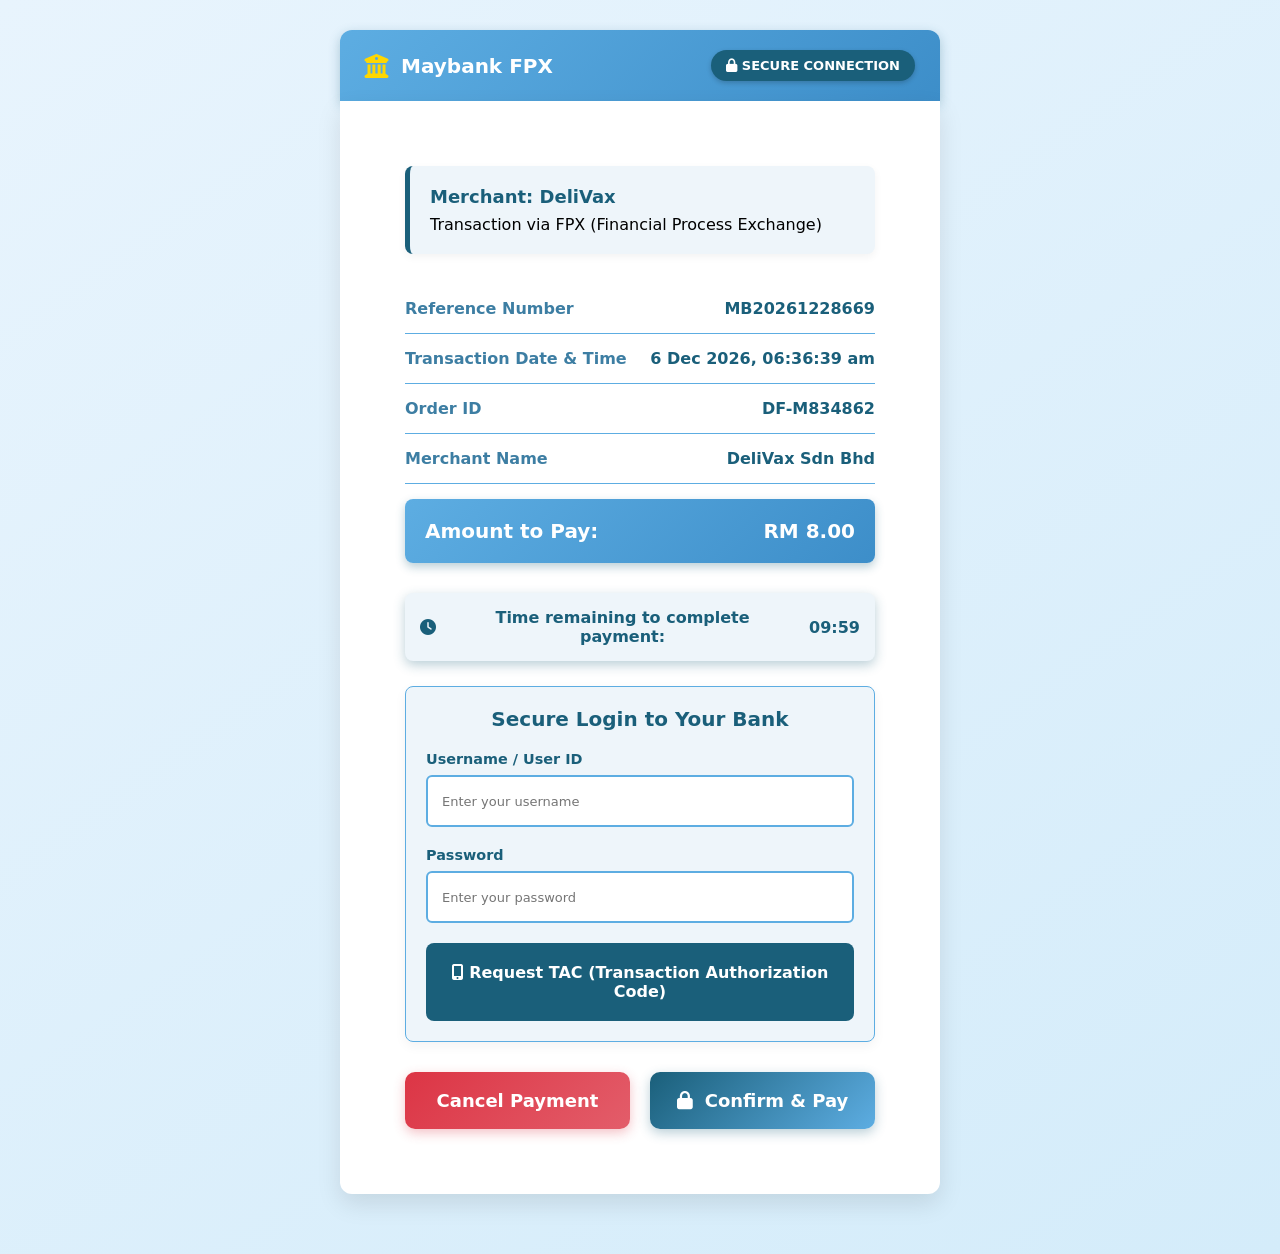
==== paymentGateway.html @ ee51775e "Add files via upload" ====
<!DOCTYPE html>
<html lang="en">
<head>
    <meta charset="UTF-8">
    <meta name="viewport" content="width=device-width, initial-scale=1.0">
    <title>FPX Payment Gateway</title>
    <link rel="stylesheet" href="https://cdnjs.cloudflare.com/ajax/libs/font-awesome/6.4.0/css/all.min.css">
    <link rel="stylesheet" href="style.css">
    <script src="script.js"></script>
</head>
<bodys>
    <!-- Bank Header -->
    <div class="bank-header">
        <div class="bank-logo">
            <i class="fas fa-university"></i>
            <span id="bankName">Maybank FPX</span>
        </div>
        <div class="secure-badge">
            <i class="fas fa-lock"></i> SECURE CONNECTION
        </div>
    </div>
    
    <!-- Payment Container -->
    <div class="payment-container">
        <div class="payment-content">
            <!-- Merchant Info -->
            <div class="merchant-info">
                <div class="merchant-name">Merchant: DeliVax</div>
                <div>Transaction via FPX (Financial Process Exchange)</div>
            </div>
            
            <!-- Transaction Details -->
            <div class="transaction-details">
                <div class="detail-row">
                    <div class="detail-label">Reference Number</div>
                    <div class="detail-value" id="refNumber">MB20231234567</div>
                </div>
                <div class="detail-row">
                    <div class="detail-label">Transaction Date & Time</div>
                    <div class="detail-value" id="transDateTime">15 April 2026  14:30:25</div>
                </div>
                <div class="detail-row">
                    <div class="detail-label">Order ID</div>
                    <div class="detail-value" id="orderId">DF-M834862</div>
                </div>
                <div class="detail-row">
                    <div class="detail-label">Merchant Name</div>
                    <div class="detail-value">DeliVax Sdn Bhd</div>
                </div>
                <div class="amount-row">
                    <div>Amount to Pay:</div>
                    <div id="amountToPay">RM 8.00</div>
                </div>
            </div>
            
            <!-- Timer -->
            <div class="timer" id="paymentTimer">
                <i class="fas fa-clock"></i>
                <span>Time remaining to complete payment:</span>
                <span class="time-displays" id="timeDisplay">10:00</span>
            </div>
            
            <!-- Login Form -->
            <div class="login-form">
                <div class="form-title">Secure Login to Your Bank</div>
                
                <div class="form-group username-field">
                    <label for="username">Username / User ID</label>
                    <input type="text" id="username" placeholder="Enter your username" maxlength="20">
                </div>
                
                <div class="form-group">
                    <label for="password">Password</label>
                    <input type="password" id="password" placeholder="Enter your password">
                </div>
                
                <button class="request-tac-btn" onclick="generateTAC()">
                    <i class="fas fa-mobile-alt"></i>
                    Request TAC (Transaction Authorization Code)
                </button>
                
                <!-- TAC Section -->
                <div class="tac-section" id="tacSection" style="display: none;">
                    <div class="tac-title">
                        <i class="fas fa-university"></i>
                        Enter TAC 
                    </div>
                    <p style="font-size: 14px; margin-bottom: 15px; color: #e65100;">
                        A 6-digit TAC has been sent to your account.
                    </p>
                    <div class="tac-input">
                        <input type="text" id="tacCode" placeholder="000000" maxlength="6" pattern="[0-9]{6}">
                        <div class="resend-tac" onclick="resendTAC()">Resend TAC</div>
                    </div>
                    <div style="font-size: 13px; color: #e65100; margin-top: 15px;">
                        <i class="fas fa-info-circle"></i>
                        TAC is valid for 5 minutes only
                    </div>
                </div>
            </div>
            
            <!-- Status Messages -->
            <div class="status-message processing" id="processingMessage">
                <i class="fas fa-spinner fa-spin"></i>
                Processing your payment. Please do not close this window.
            </div>
           
            <!-- Action Buttons -->
            <div class="action-buttons">
                <button class="cancel-button" onclick="cancelFPXPayment()">
                    Cancel Payment
                </button>
                <button class="pay-button" id="payButton" onclick="processFPXPayment()">
                    <i class="fas fa-lock"></i>
                    Confirm & Pay
                </button>
            </div>
            
            
    </div>
</bodys>
</html>
---- style.css ----
* {
    margin: 0;
    padding: 0;
    box-sizing: border-box;
    font-family: system-ui, 'Segoe UI', 'Inter', -apple-system, BlinkMacSystemFont, 'Roboto', sans-serif;
}

body {
    font-family: 'Segoe UI', Tahoma, Geneva, Verdana, sans-serif;
    background: linear-gradient(145deg, #e8f4fd 0%, #d4ecfa 100%);
    padding: 30px 20px 60px;
    min-height: 100vh;
    margin: 0;
    display: flex;
    justify-content: center;
    align-items: center;
}

.containers {
    max-width: 880px;
    margin: 0 auto;
    display: flex;
    flex-direction: column;
    gap: 28px;
}

.page-header {
    text-align: center;
    padding: 20px 0 16px;
    border-bottom: 2px dashed #5dade2;
    margin-bottom: 8px;
    background: rgba(255, 255, 255, 0.9);
    border-radius: 48px 48px 24px 24px;
}

.logos {
    font-size: 2.8rem;
    color: #1a5f7a;
    font-weight: 800;
    margin-bottom: 8px;
    letter-spacing: 1px;
    text-shadow: 2px 2px 6px rgba(26, 95, 122, 0.1);
}

.logos span {
    color: #5dade2;
}

.tagline {
    font-size: 1rem;
    color: #3d7ea3;
    font-style: italic;
    font-weight: 500;
}

.malaysia-notice {
    background-color: #e0f0fa;
    padding: 10px 18px;
    border-radius: 40px;
    margin-top: 16px;
    border-left: 4px solid #1a5f7a;
    font-size: 0.9rem;
    display: inline-flex;
    align-items: center;
    gap: 10px;
    justify-content: center;
    width: auto;
    max-width: 90%;
    margin-left: auto;
    margin-right: auto;
    backdrop-filter: blur(2px);
    color: #1a5f7a;
}

.checkout-progress {
    display: flex;
    justify-content: space-between;
    margin-bottom: 20px;
    position: relative;
    background: #ffffff;
    padding: 12px 20px;
    border-radius: 60px;
    box-shadow: 0 4px 12px rgba(26, 95, 122, 0.12);
}

.checkout-progress:before {
    content: '';
    position: absolute;
    top: 32px;
    left: 12%;
    right: 12%;
    height: 3px;
    background-color: #5dade2;
    z-index: 1;
    border-radius: 3px;
}

.progress-step {
    display: flex;
    flex-direction: column;
    align-items: center;
    position: relative;
    z-index: 2;
    flex: 1;
}

.step-circle {
    width: 44px;
    height: 44px;
    border-radius: 50%;
    background-color: white;
    border: 3px solid #5dade2;
    display: flex;
    align-items: center;
    justify-content: center;
    font-weight: 800;
    color: #5dade2;
    margin-bottom: 8px;
    transition: all 0.2s;
    background: #ffffff;
    box-shadow: 0 2px 6px rgba(0,0,0,0.05);
}

.step-circle.active {
    background-color: #1a5f7a;
    border-color: #1a5f7a;
    color: white;
    box-shadow: 0 6px 12px rgba(26, 95, 122, 0.25);
}

.step-label {
    font-size: 0.8rem;
    color: #7fa9c2;
    font-weight: 600;
    text-align: center;
}

.step-label.active {
    color: #1a5f7a;
}

.checkout-container {
    background-color: white;
    border-radius: 32px;
    padding: 40px 42px;
    box-shadow: 0 20px 40px rgba(26, 95, 122, 0.15);
    border: 1px solid #b8d9f0;
    transition: all 0.2s;
}

.checkout-section {
    margin-bottom: 36px;
    padding-bottom: 28px;
    border-bottom: 2px solid #5dade2;
}

.checkout-section:last-child {
    border-bottom: none;
    margin-bottom: 0;
    padding-bottom: 0;
}

.section-title {
    font-size: 1.55rem;
    color: #1a5f7a;
    margin-bottom: 24px;
    display: flex;
    align-items: center;
    gap: 12px;
    font-weight: 700;
}

.section-title i {
    color: #5dade2;
    font-size: 1.5rem;
}

.form-row {
    display: flex;
    gap: 20px;
    flex-wrap: wrap;
}

.form-row .form-group {
    flex: 1;
    width: 100%;
    margin-bottom: 0;
    min-width: 180px;
}

label {
    display: block;
    margin-bottom: 8px;
    font-weight: 600;
    color: #1a5f7a;
    font-size: 0.9rem;
}

input, select, textarea {
    width: 100%;
    height: 52px;
    padding: 12px 16px;
    border: 2px solid #5dade2;
    border-radius: 18px;
    font-size: 0.95rem;
    color: #1a5f7a;
    background-color: #fefcf8;
    transition: all 0.2s ease;
    box-sizing: border-box;
}

input:focus, select:focus, textarea:focus {
    outline: none;
    border-color: #1a5f7a;
    box-shadow: 0 0 0 4px rgba(26, 95, 122, 0.15);
    background-color: #ffffff;
}

.radio-group, .payment-options {
    display: flex;
    gap: 18px;
    flex-wrap: wrap;
    margin-top: 8px;
}

.radio-option, .payment-option {
    flex: 1;
    position: relative;
    padding: 15px 15px 15px 50px;
    border: 2px solid #5dade2;
    border-radius: 12px;
    cursor: pointer;
    transition: all 0.2s ease;
    background: #fffdf9;
    margin-bottom: 5px;
}

.radio-option input[type="radio"], 
.payment-option input[type="radio"] {
    display: none;
}

.radio-option::before, .payment-option::before {
    content: "";
    position: absolute;
    left: 18px;
    top: 50%;
    transform: translateY(-50%);
    width: 20px;
    height: 20px;
    border: 2px solid #5dade2;
    border-radius: 100%;
    background: white;
}

.radio-option.selected::after, .payment-option.selected::after {
    content: "";
    position: absolute;
    left: 22px;
    top: 50%;
    transform: translateY(-50%);
    width: 15px;
    height: 15px;
    background: #1a5f7a;
    border-radius: 50%;
}

.radio-option.selected, .payment-option.selected {
    border-color: #1a5f7a;
    background-color: #e8f4fd;
}

.checkbox-group {
    position: relative;
    padding: 15px 15px 15px 50px;
    border: 2px solid #5dade2;
    border-radius: 12px;
    cursor: pointer;
    transition: all 0.3s ease;
    display: flex;
    align-items: center;
    background: white;
}

.checkbox-group input[type="checkbox"] {
    position: absolute;
    opacity: 0;
    cursor: pointer;
}

.checkbox-group::before {
    content: "";
    position: absolute;
    left: 15px;
    width: 20px;
    height: 20px;
    border: 2px solid #5dade2;
    border-radius: 50%;
    background: white;
}

.checkbox-group.selected::after {
    content: "";
    position: absolute;
    left: 19px;
    width: 15px;
    height: 15px;
    background: #1a5f7a;
    border-radius: 50%;
    animation: scaleIn 0.2s ease-out;
}

.checkbox-group.selected {
    border-color: #1a5f7a;
    background-color: #e8f4fd;
}

.discount-section {
    display: flex;
    gap: 12px;
    margin-top: 6px;
}

.apply-btn {
    padding: 12px 28px;
    background-color: #5dade2;
    color: #1a5f7a;
    font-weight: 800;
    border: none;
    border-radius: 40px;
    cursor: pointer;
    transition: 0.2s;
    font-size: 0.9rem;
}

.apply-btn:hover {
    background-color: #3d8ec9;
    color: white;
    transform: scale(0.97);
}

.order-summary-enhanced {
    background: linear-gradient(115deg, #eef5fa 0%, #e8f4fd 100%);
    border-radius: 28px;
    padding: 28px;
    margin-top: 12px;
    border: 1px solid #b8d9f0;
    box-shadow: 0 8px 20px rgba(26, 95, 122, 0.1);
}

.order-summary-title {
    font-size: 1.35rem;
    color: #1a5f7a;
    margin-bottom: 18px;
    padding-bottom: 12px;
    border-bottom: 2px solid #5dade2;
    display: flex;
    align-items: center;
    justify-content: space-between;
    flex-wrap: wrap;
}

.summary-item {
    display: flex;
    justify-content: space-between;
    align-items: center;
    padding: 12px 0;
    border-bottom: 1px dashed #5dade2;
}

.summary-label {
    color: #3d7ea3;
    font-weight: 500;
}

.summary-price {
    font-weight: 700;
    color: #1a5f7a;
}

.summary-total {
    background-color: white;
    padding: 20px 22px;
    border-radius: 30px;
    margin-top: 20px;
    border: 2px solid #5dade2;
}

.total-row {
    display: flex;
    justify-content: space-between;
    align-items: center;
    font-size: 1.4rem;
    font-weight: 800;
    color: #1a5f7a;
}

.total-amount {
    font-size: 1.7rem;
    color: #1a5f7a;
}

.summary-note {
    font-size: 0.8rem;
    text-align: center;
    margin-top: 12px;
    color: #7fa9c2;
}

.discount-item-enhanced {
    color: #1a5f7a;
}

.discount-message-enhanced {
    background: #e0f0fa;
    padding: 10px 15px;
    border-radius: 24px;
    margin: 12px 0;
    border-left: 4px solid #1a5f7a;
}

.date-time-section {
    display: flex;
    gap: 20px;
    flex-wrap: wrap;
}

.place-order-btn {
    width: 100%;
    padding: 18px 24px;
    background-color: #1a5f7a;
    color: white;
    border: none;
    border-radius: 60px;
    font-size: 1.2rem;
    font-weight: 800;
    cursor: pointer;
    transition: all 0.25s;
    margin-top: 32px;
    display: flex;
    align-items: center;
    justify-content: center;
    gap: 12px;
    letter-spacing: 1px;
}

.place-order-btn:hover {
    background-color: #0e4055;
    transform: translateY(-2px);
    box-shadow: 0 14px 28px rgba(26, 95, 122, 0.3);
}

.required::after {
    content: " *";
    color: #e74c3c;
}

.terms-section {
    text-align: center;
    margin-top: 28px;
    font-size: 0.8rem;
    color: #7fa9c2;
}

.terms-section a {
    color: #1a5f7a;
    font-weight: 600;
    text-decoration: none;
}

.empty-cart-message {
    text-align: center;
    padding: 32px;
    color: #7fa9c2;
}

#billing-details {
    background: #eef5fa;
    padding: 16px 18px;
    border-radius: 28px;
    margin-top: 18px;
}

.product-details-enhanced {
    flex: 1;
}

.product-name-enhanced {
    font-weight: 700;
    color: #1a5f7a;
}

.discount-applied {
    color: #1a5f7a;
    font-size: 0.8rem;
    margin-top: 6px;
}

#cartItemsContainer .summary-item {
    flex-wrap: wrap;
}

.payment-container {
    background: #ffffff;
    width: 90%;
    max-width: 700px;
    padding: 30px;
    border-radius: 12px;
    box-shadow: 0 10px 25px rgba(26, 95, 122, 0.15);
}

.time-remaining {
    text-align: center;
    margin-bottom: 30px;
    border-bottom: 1px solid #5dade2;
    padding-bottom: 15px;
}

.time-label {
    font-size: 14px;
    color: #3d7ea3;
    text-transform: uppercase;
    letter-spacing: 1px;
}

.time-display {
    font-size: 32px;
    font-weight: bold;
    color: #1a5f7a;
}

.details-table {
    width: 100%;
    border-collapse: collapse;
    margin-bottom: 30px;
}

.table-header {
    background-color: #e8f4fd;
    color: #1a5f7a;
    font-size: 12px;
    text-align: left;
    padding: 10px;
    border-bottom: 2px solid #5dade2;
}

.table-value {
    padding: 15px 10px;
    font-size: 14px;
    color: #1a5f7a;
    font-weight: 500;
}

.online-banking {
    margin-bottom: 25px;
}

.select-box div {
    font-size: 14px;
    color: #1a5f7a;
    margin-bottom: 8px;
}

select {
    width: 100%;
    padding: 12px;
    border: 2px solid #5dade2;
    border-radius: 6px;
    font-size: 15px;
    background-color: #fff;
    cursor: pointer;
    transition: border-color 0.3s;
}

select:focus {
    outline: none;
    border-color: #1a5f7a;
}

.terms {
    font-size: 12px;
    color: #3d7ea3;
    text-align: center;
    margin: 20px 0;
    padding: 15px;
    background-color: #eef5fa;
    border-radius: 5px;
}

.buttons {
    display: flex;
    justify-content: space-between;
    gap: 15px;
}

button {
    flex: 1;
    padding: 14px;
    font-size: 16px;
    font-weight: bold;
    border-radius: 6px;
    border: none;
    cursor: pointer;
    transition: opacity 0.2s;
}

.cancel-btn {
    background-color: #e0e0e0;
    color: #444;
}

.proceed-btn {
    background-color: #1a5f7a;
    color: white;
}

button:hover {
    opacity: 0.9;
}

.bank-header {
    background: linear-gradient(135deg, #5dade2 0%, #3d8ec9 100%);
    color: white;
    width: 100%;
    max-width: 600px;
    padding: 20px 25px;
    display: flex;
    justify-content: space-between;
    align-items: center;
    border-radius: 12px 12px 0 0;
    box-shadow: 0 4px 12px rgba(26, 95, 122, 0.3);
}

.bank-logo {
    font-weight: bold;
    font-size: 20px;
    display: flex;
    align-items: center;
    gap: 12px;
    color: white;
}

.bank-logo i {
    font-size: 24px;
    color: #ffd700;
}

.secure-badge {
    background: #1a5f7a;
    padding: 8px 15px;
    border-radius: 20px;
    font-size: 13px;
    font-weight: bold;
    box-shadow: 0 2px 5px rgba(0,0,0,0.2);
    color: white;
}

.payment-container {
    background-color: white;
    width: 100%;
    max-width: 600px;
    border-radius: 0 0 12px 12px;
    box-shadow: 0 10px 25px rgba(0, 0, 0, 0.1);
    overflow: hidden;
}

.payment-content {
    padding: 35px;
}

.merchant-info {
    background: #eef5fa;
    padding: 20px;
    border-radius: 8px;
    margin-bottom: 30px;
    border-left: 5px solid #1a5f7a;
    box-shadow: 0 3px 8px rgba(0,0,0,0.05);
}

.merchant-name {
    font-weight: bold;
    color: #1a5f7a;
    margin-bottom: 8px;
    font-size: 18px;
}

.transaction-details {
    margin-bottom: 30px;
}

.detail-row {
    display: flex;
    justify-content: space-between;
    padding: 15px 0;
    border-bottom: 1px solid #5dade2;
}

.detail-label {
    color: #3d7ea3;
    font-weight: 600;
}

.detail-value {
    color: #1a5f7a;
    font-weight: 700;
}

.amount-row {
    background: linear-gradient(135deg, #5dade2 0%, #3d8ec9 100%);
    color: white;
    padding: 20px;
    border-radius: 8px;
    margin-top: 15px;
    display: flex;
    justify-content: space-between;
    font-size: 20px;
    font-weight: bold;
    box-shadow: 0 4px 10px rgba(26, 95, 122, 0.3);
}

.login-form {
    background-color: #eef5fa;
    padding: 20px;
    border-radius: 8px;
    margin: 25px 0;
    border: 1px solid #5dade2;
    box-shadow: 0 4px 12px rgba(0,0,0,0.05);
}

.form-title {
    color: #1a5f7a;
    font-weight: bold;
    font-size: 20px;
    text-align: center;
    margin-bottom: 20px;
}

input[type="text"],
input[type="password"] {
    width: 100%;
    padding: 14px;
    border: 2px solid #5dade2;
    border-radius: 6px;
    font-size: 13px;
    color: #1a5f7a;
    background-color: white;
    transition: all 0.3s;
    margin-bottom: 20px;
}

input[type="text"]:focus,
input[type="password"]:focus {
    outline: none;
    border-color: #1a5f7a;
    box-shadow: 0 0 0 3px rgba(26, 95, 122, 0.1);
}

.request-tac-btn {
    background: #1a5f7a;
    color: white;
    border: none;
    padding: 20px;
    border-radius: 8px;
    font-weight: bold;
    cursor: pointer;
    width: 100%;
    transition: 0.3s;
}

.request-tac-btn:hover {
    background: #0e4055;
}

.tac-section {
    background: #eef5fa;
    border: 2px solid #5dade2;
    padding: 20px;
    border-radius: 8px;
    margin-top: 20px;
    box-shadow: 0 4px 12px rgba(26, 95, 122, 0.2);
}

.tac-title {
    color: #1a5f7a;
    font-weight: bold;
    margin-bottom: 15px;
    display: flex;
    align-items: center;
    gap: 10px;
    font-size: 18px;
}

.tac-input {
    display: flex;
    gap: 15px;
    align-items: center;
}

.tac-input input {
    flex: 1;
    text-align: center;
    font-size: 22px;
    letter-spacing: 8px;
    font-weight: bold;
    background: white;
    padding: 15px;
    border-radius: 8px;
    border: 2px solid #5dade2;
    color: #1a5f7a;
}

.resend-tac {
    background: #5dade2;
    color: #1a5f7a;
    font-size: 14px;
    padding: 12px 15px;
    border-radius: 6px;
    cursor: pointer;
    font-weight: 600;
    transition: background-color 0.3s;
    text-align: center;
    min-width: 120px;
}

.resend-tac:hover {
    background: #3d8ec9;
    color: white;
}

.action-buttons {
    display: flex;
    gap: 20px;
    margin-top: 30px;
}

.pay-button {
    flex: 1;
    padding: 18px;
    background: linear-gradient(135deg, #1a5f7a 0%, #5dade2 100%);
    color: white;
    border: none;
    border-radius: 10px;
    font-size: 18px;
    font-weight: bold;
    cursor: pointer;
    transition: all 0.3s;
    display: flex;
    align-items: center;
    justify-content: center;
    gap: 12px;
    box-shadow: 0 4px 12px rgba(26, 95, 122, 0.3);
}

.pay-button:hover {
    background: linear-gradient(135deg, #0e4055 0%, #3d8ec9 100%);
    transform: translateY(-2px);
}

.pay-button:disabled {
    background: #6c757d;
    cursor: not-allowed;
    transform: none;
}

.cancel-button {
    flex: 1;
    padding: 18px;
    background: linear-gradient(135deg, #dc3545 0%, #e35d6a 100%);
    color: white;
    border: none;
    border-radius: 10px;
    font-size: 18px;
    font-weight: bold;
    cursor: pointer;
    transition: all 0.3s;
    box-shadow: 0 4px 12px rgba(220, 53, 69, 0.3);
}

.cancel-button:hover {
    background: linear-gradient(135deg, #c82333 0%, #d14b58 100%);
    transform: translateY(-2px);
}

.status-message {
    padding: 20px;
    border-radius: 8px;
    margin: 20px 0;
    display: none;
    font-weight: 600;
    border-left: 5px solid;
}

.processing {
    background-color: #d1ecf1;
    border: 1px solid #bee5eb;
    color: #0c5460;
    border-left-color: #0dcaf0;
}

.success {
    background-color: #d4edda;
    border: 1px solid #c3e6cb;
    color: #155724;
    border-left-color: #28a745;
}

.error {
    background-color: #f8d7da;
    border: 1px solid #f5c6cb;
    color: #721c24;
    border-left-color: #dc3545;
}

.timer {
    background: #eef5fa;
    color: #1a5f7a;
    padding: 15px;
    border-radius: 8px;
    margin: 20px 0;
    font-weight: bold;
    text-align: center;
    display: flex;
    justify-content: center;
    align-items: center;
    gap: 15px;
    box-shadow: 0 4px 12px rgba(26, 95, 122, 0.3);
}

.time-displayS {
    font-size: 22px;
    letter-spacing: 3px;
    font-weight: 900;
    background: rgba(26, 95, 122, 0.1);
    padding: 8px 15px;
    border-radius: 6px;
}

.security-tips {
    background: #eef5fa;
    padding: 20px;
    border-radius: 8px;
    margin-top: 25px;
    border-left: 5px solid #1a5f7a;
    box-shadow: 0 3px 8px rgba(0,0,0,0.05);
}

.security-tips strong {
    color: #1a5f7a;
    font-size: 16px;
    display: flex;
    align-items: center;
    gap: 10px;
    margin-bottom: 10px;
}

.security-tips ul {
    padding-left: 25px;
    margin-top: 15px;
}

.security-tips li {
    margin-bottom: 8px;
    color: #3d7ea3;
}

.loading {
    display: none;
    text-align: center;
    padding: 30px;
}

.spinner {
    border: 5px solid rgba(26, 95, 122, 0.1);
    border-top: 5px solid #1a5f7a;
    border-radius: 50%;
    width: 50px;
    height: 50px;
    animation: spin 1s linear infinite;
    margin: 0 auto 20px;
}

@keyframes spin {
    0% { transform: rotate(0deg); }
    100% { transform: rotate(360deg); }
}

.confirmation-container {
    max-width: 700px;
    width: 100%;
    background: white;
    border-radius: 20px;
    padding: 40px;
    box-shadow: 0 15px 40px rgba(26, 95, 122, 0.2);
    border: 2px solid #5dade2;
    text-align: center;
    position: relative;
    overflow: hidden;
}

.success-header {
    margin-bottom: 30px;
    position: relative;
}

.success-icon {
    width: 80px;
    height: 80px;
    background: #1a5f7a;
    border-radius: 50%;
    display: flex;
    align-items: center;
    justify-content: center;
    margin: 0 auto 20px;
    animation: bounce 1s;
}

.success-icon i {
    font-size: 36px;
    color: white;
}

@keyframes bounce {
    0%, 100% { transform: translateY(0); }
    50% { transform: translateY(-15px); }
}

.success-title {
    font-size: 2.2rem;
    color: #1a5f7a;
    margin-bottom: 10px;
    font-weight: 700;
}

.success-subtitle {
    font-size: 1.1rem;
    color: #3d7ea3;
    margin-bottom: 5px;
}

.order-number {
    background: linear-gradient(135deg, #eef5fa 0%, #e8f4fd 100%);
    padding: 20px;
    border-radius: 12px;
    margin: 25px 0;
    border: 2px dashed #5dade2;
}

.order-label {
    font-size: 0.95rem;
    color: #3d7ea3;
    margin-bottom: 8px;
}

.order-id {
    font-size: 1.8rem;
    color: #1a5f7a;
    font-weight: 700;
    letter-spacing: 1px;
}

.confirmation-card {
    background: #f9f9f9;
    border-radius: 15px;
    padding: 25px;
    margin: 25px 0;
    border: 1px solid #5dade2;
    text-align: left;
}

.card-section {
    margin-bottom: 25px;
    padding-bottom: 25px;
    border-bottom: 2px dashed #5dade2;
}

.card-section:last-child {
    margin-bottom: 0;
    padding-bottom: 0;
    border-bottom: none;
}

.details-grid {
    display: grid;
    grid-template-columns: repeat(2, 1fr);
    gap: 15px;
}

.details-item {
    margin-bottom: 12px;
}

.details-label {
    font-weight: 600;
    color: #3d7ea3;
    font-size: 0.9rem;
    margin-bottom: 5px;
}

.details-value {
    color: #1a5f7a;
    font-weight: 500;
}

.cart-items {
    margin-top: 15px;
}

.cart-item {
    display: flex;
    justify-content: space-between;
    align-items: center;
    padding: 15px;
    background: white;
    border-radius: 10px;
    margin-bottom: 10px;
    border: 1px solid #5dade2;
}

.item-info {
    flex: 1;
    text-align: left;
}

.item-name {
    font-weight: 600;
    color: #1a5f7a;
    margin-bottom: 5px;
}

.item-details {
    font-size: 0.85rem;
    color: #7fa9c2;
}

.item-price {
    font-weight: 700;
    color: #1a5f7a;
    font-size: 1.0rem;
}

.payment-summary {
    background: white;
    border-radius: 12px;
    padding: 20px;
    margin: 25px 0;
    border: 2px solid #1a5f7a;
    box-shadow: 0 5px 15px rgba(26, 95, 122, 0.1);
}

.summary-row {
    display: flex;
    justify-content: space-between;
    padding: 10px 0;
    border-bottom: 1px dashed #5dade2;
}

.summary-row:last-child {
    border-bottom: none;
}

.summary-label {
    color: #3d7ea3;
}

.summary-value {
    color: #1a5f7a;
    font-weight: 600;
}

.timelines {
    margin: 30px 0;
    padding: 20px;
    background: #eef5fa;
    border-radius: 12px;
    border-left: 4px solid #1a5f7a;
}

.timelines-title {
    font-size: 1.1rem;
    color: #1a5f7a;
    margin-bottom: 15px;
    font-weight: 600;
}

.timelines-item {
    display: flex;
    align-items: center;
    margin-bottom: 15px;
    gap: 15px;
}

.timelines-icon {
    width: 40px;
    height: 40px;
    background: #1a5f7a;
    color: white;
    border-radius: 50%;
    display: flex;
    align-items: center;
    justify-content: center;
    flex-shrink: 0;
}

.timelines-content {
    flex: 1;
    text-align: left;
}

.timelines-content strong {
    color: #1a5f7a;
}

.timelines-content small {
    color: #7fa9c2;
    font-size: 0.85rem;
}

.btn {
    flex: 1;
    padding: 16px 25px;
    border: none;
    border-radius: 10px;
    font-size: 1rem;
    font-weight: 600;
    cursor: pointer;
    transition: all 0.3s;
    display: flex;
    align-items: center;
    justify-content: center;
    gap: 10px;
}

.confirmation-footer {
    margin-top: 30px;
    padding-top: 20px;
    border-top: 2px dashed #5dade2;
    font-size: 0.9rem;
    color: #7fa9c2;
}

.footer-links {
    display: flex;
    justify-content: center;
    gap: 20px;
    margin-top: 15px;
}

.footer-links a {
    color: #1a5f7a;
    text-decoration: none;
    font-weight: 600;
}

.footer-links a:hover {
    text-decoration: underline;
}

.corner-decoration {
    position: absolute;
    top: 0;
    right: 0;
    width: 100px;
    height: 100px;
    background: linear-gradient(45deg, transparent 50%, #eef5fa 50%);
    border-radius: 0 20px 0 0;
}

.corner-decoration-2 {
    position: absolute;
    bottom: 0;
    left: 0;
    width: 80px;
    height: 80px;
    background: linear-gradient(225deg, transparent 50%, #eef5fa 50%);
    border-radius: 0 0 20px 0;
}

@keyframes scaleIn {
    from {
        transform: scale(0);
        opacity: 0;
    }
    to {
        transform: scale(1);
        opacity: 1;
    }
}

@media (max-width: 780px) {
    body {
        padding: 20px 16px;
    }
    .checkout-container {
        padding: 26px 20px;
    }
    .order-summary-enhanced {
        padding: 20px;
    }
    .section-title {
        font-size: 1.35rem;
    }
    .radio-group, .payment-options {
        flex-direction: column;
    }
    .form-row {
        flex-direction: column;
        gap: 0;
    }
    .form-row .form-group {
        margin-bottom: 20px;
    }
    .checkout-progress:before {
        top: 28px;
        left: 8%;
        right: 8%;
    }
    .step-circle {
        width: 38px;
        height: 38px;
    }
    .details-grid {
        grid-template-columns: 1fr;
    }
}

@media (max-width: 520px) {
    .checkout-progress {
        padding: 10px 6px;
    }
    .step-label {
        font-size: 0.65rem;
    }
    .logos {
        font-size: 2rem;
    }
    .confirmation-container {
        padding: 20px;
    }
    .success-icon {
        width: 60px;
        height: 60px;
    }
    .success-icon i {
        font-size: 28px;
    }
    .cart-item {
        flex-direction: column;
        align-items: flex-start;
        gap: 10px;
    }
    .item-price {
        align-self: flex-end;
    }
    .tac-input {
        flex-direction: column;
    }
    .action-buttons {
        flex-direction: column;
    }
}

@media print {
    body {
        background: white;
        padding: 0;
    }
    .confirmation-container {
        box-shadow: none;
        border: 1px solid #ddd;
        max-width: 100%;
    }
    .action-buttons,
    .confirmation-footer,
    .place-order-btn,
    .apply-btn {
        display: none;
    }
}
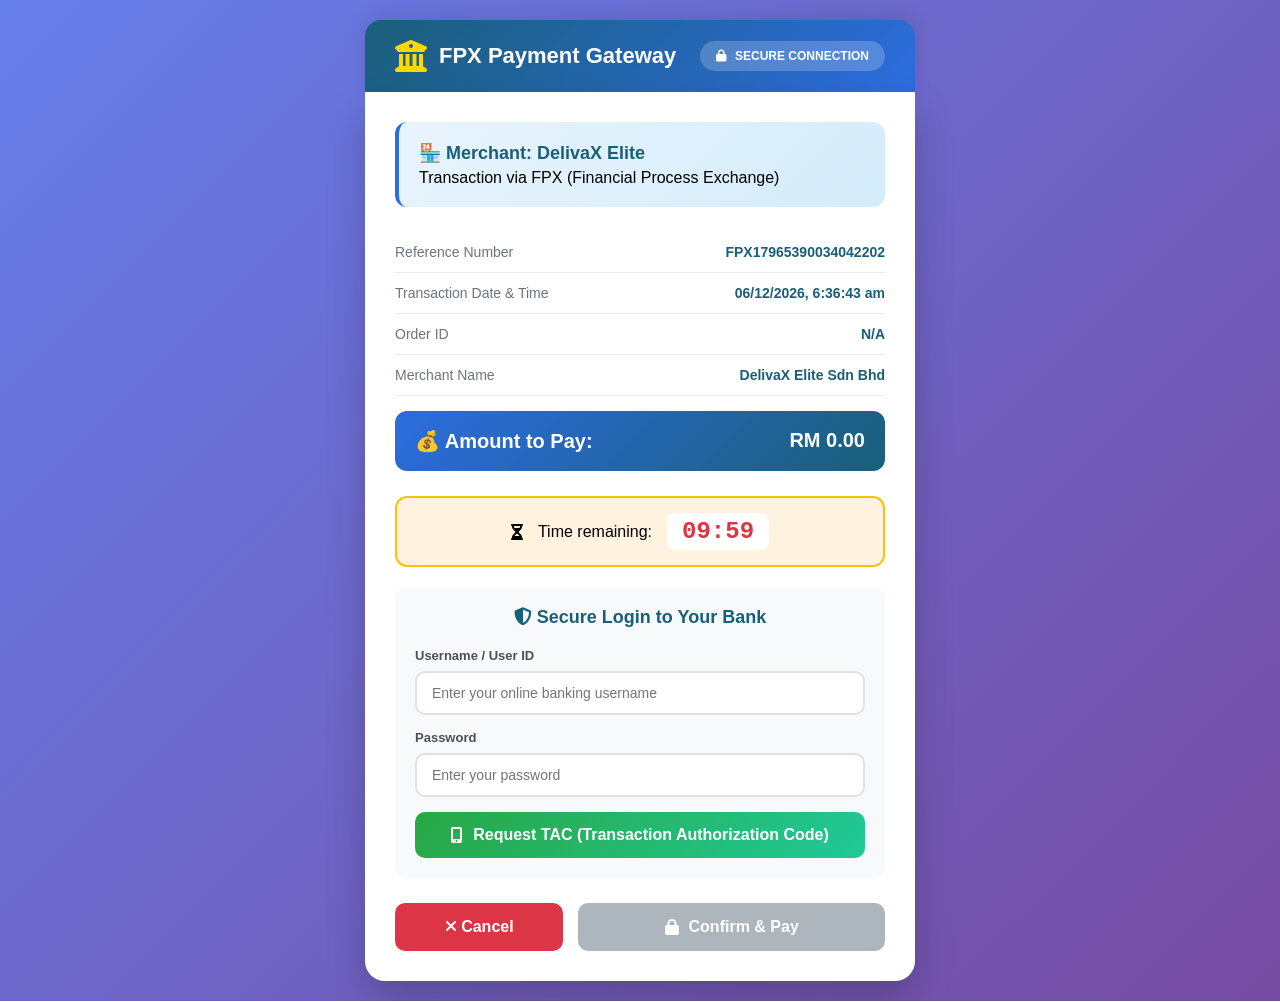
==== commit 8c1a1983: "DeliVax" ====
--- a/paymentGateway.html
+++ b/paymentGateway.html
@@ -3,70 +3,523 @@
 <head>
     <meta charset="UTF-8">
     <meta name="viewport" content="width=device-width, initial-scale=1.0">
-    <title>FPX Payment Gateway</title>
+    <title>FPX Payment Gateway - DelivaX</title>
     <link rel="stylesheet" href="https://cdnjs.cloudflare.com/ajax/libs/font-awesome/6.4.0/css/all.min.css">
-    <link rel="stylesheet" href="style.css">
-    <script src="script.js"></script>
+    <style>
+        * {
+            margin: 0;
+            padding: 0;
+            box-sizing: border-box;
+        }
+
+        body {
+            font-family: 'Segoe UI', Tahoma, Geneva, Verdana, sans-serif;
+            background: linear-gradient(135deg, #667eea 0%, #764ba2 100%);
+            min-height: 100vh;
+            display: flex;
+            flex-direction: column;
+            align-items: center;
+            justify-content: center;
+            padding: 20px;
+        }
+
+        .bank-header {
+            background: linear-gradient(135deg, #1a5f7a 0%, #2d6cdf 100%);
+            color: white;
+            width: 100%;
+            max-width: 550px;
+            padding: 20px 30px;
+            display: flex;
+            justify-content: space-between;
+            align-items: center;
+            border-radius: 16px 16px 0 0;
+            box-shadow: 0 -5px 20px rgba(0,0,0,0.1);
+        }
+
+        .bank-logo {
+            display: flex;
+            align-items: center;
+            gap: 12px;
+            font-size: 22px;
+            font-weight: bold;
+        }
+
+        .bank-logo i {
+            font-size: 32px;
+            color: #ffd700;
+        }
+
+        .secure-badge {
+            background: rgba(255,255,255,0.2);
+            padding: 8px 16px;
+            border-radius: 30px;
+            font-size: 12px;
+            font-weight: bold;
+            display: flex;
+            align-items: center;
+            gap: 8px;
+        }
+
+        .payment-container {
+            background: white;
+            width: 100%;
+            max-width: 550px;
+            border-radius: 0 0 20px 20px;
+            box-shadow: 0 20px 40px rgba(0,0,0,0.2);
+            overflow: hidden;
+            animation: slideUp 0.3s ease-out;
+        }
+
+        @keyframes slideUp {
+            from { opacity: 0; transform: translateY(20px); }
+            to { opacity: 1; transform: translateY(0); }
+        }
+
+        .payment-content {
+            padding: 30px;
+        }
+
+        .merchant-info {
+            background: linear-gradient(135deg, #e8f4fd 0%, #d4ecfa 100%);
+            padding: 20px;
+            border-radius: 12px;
+            margin-bottom: 25px;
+            border-left: 4px solid #2d6cdf;
+        }
+
+        .merchant-name {
+            font-weight: bold;
+            color: #1a5f7a;
+            font-size: 18px;
+            margin-bottom: 5px;
+        }
+
+        .transaction-details {
+            margin-bottom: 25px;
+        }
+
+        .detail-row {
+            display: flex;
+            justify-content: space-between;
+            padding: 12px 0;
+            border-bottom: 1px solid #e9ecef;
+        }
+
+        .detail-label {
+            color: #6c757d;
+            font-weight: 500;
+            font-size: 14px;
+        }
+
+        .detail-value {
+            color: #1a5f7a;
+            font-weight: 600;
+            font-size: 14px;
+        }
+
+        .amount-row {
+            background: linear-gradient(135deg, #2d6cdf 0%, #1a5f7a 100%);
+            color: white;
+            padding: 18px 20px;
+            border-radius: 12px;
+            margin-top: 15px;
+            display: flex;
+            justify-content: space-between;
+            font-size: 20px;
+            font-weight: bold;
+        }
+
+        .timer {
+            background: #fff3e0;
+            border: 2px solid #ffc107;
+            padding: 15px;
+            border-radius: 12px;
+            margin: 20px 0;
+            display: flex;
+            align-items: center;
+            justify-content: center;
+            gap: 15px;
+            flex-wrap: wrap;
+        }
+
+        .time-displays {
+            font-size: 24px;
+            font-weight: bold;
+            color: #dc3545;
+            background: white;
+            padding: 5px 15px;
+            border-radius: 8px;
+            font-family: monospace;
+        }
+
+        .login-form {
+            background: #f8f9fa;
+            padding: 20px;
+            border-radius: 12px;
+            margin: 20px 0;
+        }
+
+        .form-title {
+            color: #1a5f7a;
+            font-weight: bold;
+            font-size: 18px;
+            text-align: center;
+            margin-bottom: 20px;
+        }
+
+        .form-group {
+            margin-bottom: 15px;
+        }
+
+        .form-group label {
+            display: block;
+            margin-bottom: 8px;
+            font-weight: 600;
+            color: #495057;
+            font-size: 13px;
+        }
+
+        input[type="text"],
+        input[type="password"] {
+            width: 100%;
+            padding: 12px 15px;
+            border: 2px solid #dee2e6;
+            border-radius: 10px;
+            font-size: 14px;
+            transition: all 0.3s;
+        }
+
+        input[type="text"]:focus,
+        input[type="password"]:focus {
+            outline: none;
+            border-color: #2d6cdf;
+            box-shadow: 0 0 0 3px rgba(45,108,223,0.1);
+        }
+
+        .request-tac-btn {
+            width: 100%;
+            padding: 14px;
+            background: linear-gradient(135deg, #28a745 0%, #20c997 100%);
+            color: white;
+            border: none;
+            border-radius: 10px;
+            font-size: 16px;
+            font-weight: bold;
+            cursor: pointer;
+            transition: all 0.3s;
+            display: flex;
+            align-items: center;
+            justify-content: center;
+            gap: 10px;
+        }
+
+        .request-tac-btn:hover:not(:disabled) {
+            transform: translateY(-2px);
+            box-shadow: 0 5px 15px rgba(40,167,69,0.3);
+        }
+
+        .request-tac-btn:disabled {
+            background: #6c757d;
+            cursor: not-allowed;
+        }
+
+        .tac-section {
+            background: white;
+            border: 2px solid #2d6cdf;
+            padding: 20px;
+            border-radius: 12px;
+            margin-top: 20px;
+            animation: fadeIn 0.3s ease;
+        }
+
+        @keyframes fadeIn {
+            from { opacity: 0; transform: translateY(-10px); }
+            to { opacity: 1; transform: translateY(0); }
+        }
+
+        .tac-title {
+            color: #2d6cdf;
+            font-weight: bold;
+            margin-bottom: 15px;
+            display: flex;
+            align-items: center;
+            gap: 10px;
+        }
+
+        .tac-input-container {
+            display: flex;
+            gap: 12px;
+            align-items: center;
+            flex-wrap: wrap;
+        }
+
+        .tac-input {
+            flex: 2;
+            text-align: center;
+            font-size: 24px;
+            letter-spacing: 8px;
+            font-weight: bold;
+            font-family: monospace;
+            padding: 15px;
+        }
+
+        .tac-input-error {
+            border-color: #dc3545 !important;
+            animation: shake 0.3s ease;
+        }
+
+        @keyframes shake {
+            0%, 100% { transform: translateX(0); }
+            25% { transform: translateX(-5px); }
+            75% { transform: translateX(5px); }
+        }
+
+        .resend-tac {
+            flex: 1;
+            background: #e9ecef;
+            color: #2d6cdf;
+            padding: 12px;
+            border-radius: 8px;
+            text-align: center;
+            cursor: pointer;
+            font-weight: 600;
+            transition: all 0.2s;
+            min-width: 100px;
+        }
+
+        .resend-tac:hover:not(.disabled) {
+            background: #2d6cdf;
+            color: white;
+        }
+
+        .resend-tac.disabled {
+            opacity: 0.5;
+            cursor: not-allowed;
+        }
+
+        .tac-timer {
+            font-size: 12px;
+            color: #e65100;
+            margin-top: 10px;
+            text-align: center;
+        }
+
+        .tac-attempts {
+            font-size: 12px;
+            color: #dc3545;
+            margin-top: 8px;
+            text-align: center;
+        }
+
+        .status-message {
+            padding: 15px;
+            border-radius: 10px;
+            margin: 15px 0;
+            display: none;
+            font-weight: 500;
+            text-align: center;
+        }
+
+        .status-message.processing {
+            display: block;
+            background: #cce5ff;
+            color: #004085;
+            border-left: 4px solid #004085;
+        }
+
+        .status-message.success {
+            display: block;
+            background: #d4edda;
+            color: #155724;
+            border-left: 4px solid #28a745;
+        }
+
+        .status-message.error {
+            display: block;
+            background: #f8d7da;
+            color: #721c24;
+            border-left: 4px solid #dc3545;
+        }
+
+        .action-buttons {
+            display: flex;
+            gap: 15px;
+            margin-top: 25px;
+        }
+
+        .pay-button {
+            flex: 2;
+            padding: 15px;
+            background: linear-gradient(135deg, #2d6cdf 0%, #1a5f7a 100%);
+            color: white;
+            border: none;
+            border-radius: 10px;
+            font-size: 16px;
+            font-weight: bold;
+            cursor: pointer;
+            display: flex;
+            align-items: center;
+            justify-content: center;
+            gap: 10px;
+            transition: all 0.3s;
+        }
+
+        .pay-button:hover:not(:disabled) {
+            transform: translateY(-2px);
+        }
+
+        .pay-button:disabled {
+            background: #adb5bd;
+            cursor: not-allowed;
+        }
+
+        .cancel-button {
+            flex: 1;
+            padding: 15px;
+            background: #dc3545;
+            color: white;
+            border: none;
+            border-radius: 10px;
+            font-size: 16px;
+            font-weight: bold;
+            cursor: pointer;
+            transition: all 0.3s;
+        }
+
+        .cancel-button:hover {
+            background: #c82333;
+        }
+
+        .sms-popup {
+            position: fixed;
+            top: 50%;
+            left: 50%;
+            transform: translate(-50%, -50%);
+            background: white;
+            border-radius: 16px;
+            box-shadow: 0 20px 60px rgba(0,0,0,0.3);
+            z-index: 1000;
+            width: 320px;
+            animation: popIn 0.3s ease;
+            display: none;
+        }
+
+        @keyframes popIn {
+            from { opacity: 0; transform: translate(-50%, -50%) scale(0.8); }
+            to { opacity: 1; transform: translate(-50%, -50%) scale(1); }
+        }
+
+        .sms-header {
+            background: linear-gradient(135deg, #28a745, #20c997);
+            color: white;
+            padding: 15px;
+            border-radius: 16px 16px 0 0;
+            display: flex;
+            align-items: center;
+            gap: 10px;
+        }
+
+        .sms-body {
+            padding: 20px;
+            text-align: center;
+        }
+
+        .sms-code {
+            font-size: 32px;
+            font-weight: bold;
+            color: #2d6cdf;
+            letter-spacing: 5px;
+            font-family: monospace;
+            background: #f8f9fa;
+            padding: 15px;
+            border-radius: 10px;
+            margin: 15px 0;
+        }
+
+        .sms-close {
+            width: 100%;
+            padding: 12px;
+            background: #2d6cdf;
+            color: white;
+            border: none;
+            border-radius: 8px;
+            cursor: pointer;
+        }
+
+        .overlay {
+            position: fixed;
+            top: 0;
+            left: 0;
+            right: 0;
+            bottom: 0;
+            background: rgba(0,0,0,0.5);
+            z-index: 999;
+            display: none;
+        }
+
+        @media (max-width: 600px) {
+            .payment-content { padding: 20px; }
+            .tac-input-container { flex-direction: column; }
+            .resend-tac { width: 100%; }
+            .action-buttons { flex-direction: column; }
+        }
+    </style>
 </head>
-<bodys>
-    <!-- Bank Header -->
+<body>
     <div class="bank-header">
         <div class="bank-logo">
             <i class="fas fa-university"></i>
-            <span id="bankName">Maybank FPX</span>
+            <span id="bankNameText">FPX Payment Gateway</span>
         </div>
         <div class="secure-badge">
             <i class="fas fa-lock"></i> SECURE CONNECTION
         </div>
     </div>
     
-    <!-- Payment Container -->
     <div class="payment-container">
         <div class="payment-content">
-            <!-- Merchant Info -->
             <div class="merchant-info">
-                <div class="merchant-name">Merchant: DeliVax</div>
+                <div class="merchant-name">🏪 Merchant: DelivaX Elite</div>
                 <div>Transaction via FPX (Financial Process Exchange)</div>
             </div>
             
-            <!-- Transaction Details -->
             <div class="transaction-details">
                 <div class="detail-row">
                     <div class="detail-label">Reference Number</div>
-                    <div class="detail-value" id="refNumber">MB20231234567</div>
+                    <div class="detail-value" id="refNumber">-</div>
                 </div>
                 <div class="detail-row">
                     <div class="detail-label">Transaction Date & Time</div>
-                    <div class="detail-value" id="transDateTime">15 April 2026  14:30:25</div>
+                    <div class="detail-value" id="transDateTime">-</div>
                 </div>
                 <div class="detail-row">
                     <div class="detail-label">Order ID</div>
-                    <div class="detail-value" id="orderId">DF-M834862</div>
+                    <div class="detail-value" id="orderId">-</div>
                 </div>
                 <div class="detail-row">
                     <div class="detail-label">Merchant Name</div>
-                    <div class="detail-value">DeliVax Sdn Bhd</div>
+                    <div class="detail-value">DelivaX Elite Sdn Bhd</div>
                 </div>
                 <div class="amount-row">
-                    <div>Amount to Pay:</div>
-                    <div id="amountToPay">RM 8.00</div>
+                    <span>💰 Amount to Pay:</span>
+                    <span id="amountToPay">RM 0.00</span>
                 </div>
             </div>
             
-            <!-- Timer -->
-            <div class="timer" id="paymentTimer">
-                <i class="fas fa-clock"></i>
-                <span>Time remaining to complete payment:</span>
+            <div class="timer">
+                <i class="fas fa-hourglass-half"></i>
+                <span>Time remaining:</span>
                 <span class="time-displays" id="timeDisplay">10:00</span>
             </div>
             
-            <!-- Login Form -->
             <div class="login-form">
-                <div class="form-title">Secure Login to Your Bank</div>
-                
-                <div class="form-group username-field">
+                <div class="form-title">
+                    <i class="fas fa-shield-alt"></i> Secure Login to Your Bank
+                </div>
+                
+                <div class="form-group">
                     <label for="username">Username / User ID</label>
-                    <input type="text" id="username" placeholder="Enter your username" maxlength="20">
+                    <input type="text" id="username" placeholder="Enter your online banking username">
                 </div>
                 
                 <div class="form-group">
@@ -74,49 +527,434 @@
                     <input type="password" id="password" placeholder="Enter your password">
                 </div>
                 
-                <button class="request-tac-btn" onclick="generateTAC()">
+                <button class="request-tac-btn" id="requestTacBtn" onclick="requestTAC()">
                     <i class="fas fa-mobile-alt"></i>
                     Request TAC (Transaction Authorization Code)
                 </button>
                 
-                <!-- TAC Section -->
                 <div class="tac-section" id="tacSection" style="display: none;">
                     <div class="tac-title">
-                        <i class="fas fa-university"></i>
-                        Enter TAC 
+                        <i class="fas fa-key"></i>
+                        Enter TAC Code
                     </div>
-                    <p style="font-size: 14px; margin-bottom: 15px; color: #e65100;">
-                        A 6-digit TAC has been sent to your account.
+                    <p style="font-size: 13px; margin-bottom: 15px; color: #e65100;">
+                        <i class="fas fa-info-circle"></i>
+                        A 6-digit TAC has been sent to your registered mobile number
                     </p>
-                    <div class="tac-input">
-                        <input type="text" id="tacCode" placeholder="000000" maxlength="6" pattern="[0-9]{6}">
-                        <div class="resend-tac" onclick="resendTAC()">Resend TAC</div>
+                    <div class="tac-input-container">
+                        <input type="text" id="tacCode" class="tac-input" placeholder="000000" maxlength="6" autocomplete="off" onkeyup="validateTACInput(this)">
+                        <div class="resend-tac" id="resendTacBtn" onclick="resendTAC()">
+                            <i class="fas fa-redo"></i> Resend TAC
+                        </div>
                     </div>
-                    <div style="font-size: 13px; color: #e65100; margin-top: 15px;">
-                        <i class="fas fa-info-circle"></i>
-                        TAC is valid for 5 minutes only
-                    </div>
+                    <div class="tac-timer" id="tacTimer">TAC expires in: <span id="tacExpiryTime">05:00</span></div>
+                    <div class="tac-attempts" id="tacAttempts">Remaining attempts: <span id="attemptCount">3</span></div>
                 </div>
             </div>
             
-            <!-- Status Messages -->
-            <div class="status-message processing" id="processingMessage">
-                <i class="fas fa-spinner fa-spin"></i>
-                Processing your payment. Please do not close this window.
-            </div>
+            <div class="status-message" id="statusMessage" style="display: none;"></div>
            
-            <!-- Action Buttons -->
             <div class="action-buttons">
                 <button class="cancel-button" onclick="cancelFPXPayment()">
-                    Cancel Payment
+                    <i class="fas fa-times"></i> Cancel
                 </button>
-                <button class="pay-button" id="payButton" onclick="processFPXPayment()">
+                <button class="pay-button" id="payButton" onclick="verifyAndPay()" disabled>
                     <i class="fas fa-lock"></i>
                     Confirm & Pay
                 </button>
             </div>
-            
-            
+        </div>
     </div>
-</bodys>
+
+    <!-- SMS Simulation Popup -->
+    <div class="overlay" id="overlay"></div>
+    <div class="sms-popup" id="smsPopup">
+        <div class="sms-header">
+            <i class="fas fa-envelope"></i>
+            <strong>SMS from Bank</strong>
+        </div>
+        <div class="sms-body">
+            <i class="fas fa-mobile-alt" style="font-size: 40px; color: #28a745;"></i>
+            <p>Your TAC code is:</p>
+            <div class="sms-code" id="smsCode">000000</div>
+            <p style="font-size: 12px; color: #6c757d;">Valid for 5 minutes</p>
+            <button class="sms-close" onclick="closeSMSPopup()">OK, I got it</button>
+        </div>
+    </div>
+
+    <script>
+        let timerInterval;
+        let tacTimerInterval;
+        let timeLeft = 600;
+        let tacExpiryTime = 300;
+        let tacCode = null;
+        let tacGenerated = false;
+        let tacAttempts = 3;
+        let paymentData = null;
+        let isPaymentProcessing = false;
+
+        function getPaymentData() {
+            const urlParams = new URLSearchParams(window.location.search);
+            return {
+                orderId: urlParams.get('orderId'),
+                amount: parseFloat(urlParams.get('amount')),
+                customerName: urlParams.get('customerName'),
+                orderDate: urlParams.get('orderDate'),
+                customerPhone: urlParams.get('customerPhone') || '+60 12-345 6789'
+            };
+        }
+
+        function initPayment() {
+            console.log('Initializing payment...');
+            paymentData = getPaymentData();
+            
+            // Get selected bank from localStorage (set by fpxBankSelection.html)
+            const bankSelection = localStorage.getItem('fpx_bank_selection');
+            if (bankSelection) {
+                try {
+                    const bankInfo = JSON.parse(bankSelection);
+                    const bankNameSpan = document.getElementById('bankNameText');
+                    if (bankNameSpan) {
+                        bankNameSpan.textContent = `${bankInfo.bank.name} FPX`;
+                    }
+                    console.log('Bank selected:', bankInfo.bank.name);
+                } catch(e) {
+                    console.error('Error parsing bank selection:', e);
+                }
+                // Don't remove immediately, keep for reference
+                // localStorage.removeItem('fpx_bank_selection');
+            }
+            
+            // Generate reference number
+            const refNum = 'FPX' + Date.now() + Math.floor(Math.random() * 10000);
+            const now = new Date();
+            
+            const refNumberEl = document.getElementById('refNumber');
+            const transDateTimeEl = document.getElementById('transDateTime');
+            const orderIdEl = document.getElementById('orderId');
+            const amountToPayEl = document.getElementById('amountToPay');
+            
+            if (refNumberEl) refNumberEl.textContent = refNum;
+            if (transDateTimeEl) transDateTimeEl.textContent = now.toLocaleString('en-MY');
+            if (orderIdEl) orderIdEl.textContent = paymentData.orderId || 'N/A';
+            if (amountToPayEl) amountToPayEl.textContent = 'RM ' + (paymentData.amount || 0).toFixed(2);
+            
+            console.log('Payment initialized:', {
+                refNum,
+                orderId: paymentData.orderId,
+                amount: paymentData.amount
+            });
+            
+            startTimer();
+        }
+
+        function startTimer() {
+            timerInterval = setInterval(() => {
+                if (timeLeft <= 0) {
+                    clearInterval(timerInterval);
+                    showMessage('Payment session has expired. Please try again.', 'error');
+                    const payBtn = document.getElementById('payButton');
+                    const reqBtn = document.getElementById('requestTacBtn');
+                    if (payBtn) payBtn.disabled = true;
+                    if (reqBtn) reqBtn.disabled = true;
+                } else {
+                    timeLeft--;
+                    const minutes = Math.floor(timeLeft / 60);
+                    const seconds = timeLeft % 60;
+                    const timeDisplay = document.getElementById('timeDisplay');
+                    if (timeDisplay) {
+                        timeDisplay.textContent = `${minutes.toString().padStart(2, '0')}:${seconds.toString().padStart(2, '0')}`;
+                    }
+                }
+            }, 1000);
+        }
+
+        function startTACTimer() {
+            tacExpiryTime = 300;
+            if (tacTimerInterval) clearInterval(tacTimerInterval);
+            
+            tacTimerInterval = setInterval(() => {
+                if (tacExpiryTime <= 0) {
+                    clearInterval(tacTimerInterval);
+                    const expirySpan = document.getElementById('tacExpiryTime');
+                    if (expirySpan) expirySpan.textContent = '00:00';
+                    showMessage('TAC has expired. Please request a new TAC.', 'error');
+                    const payBtn = document.getElementById('payButton');
+                    if (payBtn) payBtn.disabled = true;
+                    tacGenerated = false;
+                } else {
+                    tacExpiryTime--;
+                    const minutes = Math.floor(tacExpiryTime / 60);
+                    const seconds = tacExpiryTime % 60;
+                    const expirySpan = document.getElementById('tacExpiryTime');
+                    if (expirySpan) {
+                        expirySpan.textContent = `${minutes.toString().padStart(2, '0')}:${seconds.toString().padStart(2, '0')}`;
+                    }
+                }
+            }, 1000);
+        }
+
+        function generateRandomTAC() {
+            return Math.floor(100000 + Math.random() * 900000).toString();
+        }
+
+        function showSMSPopup(code) {
+            const smsCodeSpan = document.getElementById('smsCode');
+            const overlay = document.getElementById('overlay');
+            const smsPopup = document.getElementById('smsPopup');
+            if (smsCodeSpan) smsCodeSpan.textContent = code;
+            if (overlay) overlay.style.display = 'block';
+            if (smsPopup) smsPopup.style.display = 'block';
+        }
+
+        function closeSMSPopup() {
+            const overlay = document.getElementById('overlay');
+            const smsPopup = document.getElementById('smsPopup');
+            if (overlay) overlay.style.display = 'none';
+            if (smsPopup) smsPopup.style.display = 'none';
+        }
+
+        function requestTAC() {
+            const username = document.getElementById('username').value.trim();
+            const password = document.getElementById('password').value.trim();
+            
+            if (!username || !password) {
+                showMessage('Please enter your username and password', 'error');
+                return;
+            }
+            
+            showMessage('Verifying credentials and sending TAC...', 'processing');
+            
+            setTimeout(() => {
+                tacCode = generateRandomTAC();
+                tacGenerated = true;
+                tacAttempts = 3;
+                
+                console.log('🔐 TAC Code generated:', tacCode);
+                
+                // Show SMS popup simulation
+                showSMSPopup(tacCode);
+                
+                const tacSection = document.getElementById('tacSection');
+                const statusMsg = document.getElementById('statusMessage');
+                const payBtn = document.getElementById('payButton');
+                const tacInput = document.getElementById('tacCode');
+                const attemptSpan = document.getElementById('attemptCount');
+                
+                if (tacSection) tacSection.style.display = 'block';
+                if (statusMsg) statusMsg.style.display = 'none';
+                if (payBtn) payBtn.disabled = false;
+                if (tacInput) tacInput.value = '';
+                if (attemptSpan) attemptSpan.textContent = tacAttempts;
+                
+                startTACTimer();
+                
+                showMessage('TAC has been sent to your registered mobile number.', 'success');
+                
+                setTimeout(() => {
+                    const msgDiv = document.getElementById('statusMessage');
+                    if (msgDiv && msgDiv.style.display !== 'none' && msgDiv.className.includes('success')) {
+                        msgDiv.style.display = 'none';
+                    }
+                }, 3000);
+            }, 2000);
+        }
+
+        function resendTAC() {
+            const resendBtn = document.getElementById('resendTacBtn');
+            if (resendBtn && resendBtn.classList.contains('disabled')) {
+                showMessage('Please wait before requesting another TAC', 'error');
+                return;
+            }
+            
+            showMessage('Resending TAC...', 'processing');
+            
+            if (resendBtn) {
+                resendBtn.classList.add('disabled');
+                setTimeout(() => {
+                    resendBtn.classList.remove('disabled');
+                }, 30000);
+            }
+            
+            setTimeout(() => {
+                tacCode = generateRandomTAC();
+                tacAttempts = 3;
+                
+                console.log('🔄 New TAC Code:', tacCode);
+                
+                showSMSPopup(tacCode);
+                
+                const attemptSpan = document.getElementById('attemptCount');
+                const tacInput = document.getElementById('tacCode');
+                if (attemptSpan) attemptSpan.textContent = tacAttempts;
+                if (tacInput) {
+                    tacInput.value = '';
+                    tacInput.classList.remove('tac-input-error');
+                }
+                
+                startTACTimer();
+                
+                showMessage('New TAC has been sent to your registered mobile number.', 'success');
+                
+                setTimeout(() => {
+                    const msgDiv = document.getElementById('statusMessage');
+                    if (msgDiv && msgDiv.style.display !== 'none' && msgDiv.className.includes('success')) {
+                        msgDiv.style.display = 'none';
+                    }
+                }, 3000);
+            }, 1500);
+        }
+
+        function validateTACInput(input) {
+            if (input) {
+                input.value = input.value.replace(/[^0-9]/g, '');
+                if (input.value.length === 6) {
+                    input.classList.remove('tac-input-error');
+                }
+            }
+        }
+
+        function verifyAndPay() {
+            if (isPaymentProcessing) return;
+            
+            const enteredTac = document.getElementById('tacCode').value.trim();
+            const tacInput = document.getElementById('tacCode');
+            
+            if (!tacGenerated) {
+                showMessage('Please request TAC first', 'error');
+                return;
+            }
+            
+            if (!enteredTac || enteredTac.length !== 6) {
+                showMessage('Please enter a valid 6-digit TAC code', 'error');
+                if (tacInput) tacInput.classList.add('tac-input-error');
+                return;
+            }
+            
+            if (enteredTac !== tacCode) {
+                tacAttempts--;
+                const attemptSpan = document.getElementById('attemptCount');
+                if (attemptSpan) attemptSpan.textContent = tacAttempts;
+                if (tacInput) tacInput.classList.add('tac-input-error');
+                
+                if (tacAttempts <= 0) {
+                    showMessage('Too many invalid attempts. Please request a new TAC.', 'error');
+                    const payBtn = document.getElementById('payButton');
+                    if (payBtn) payBtn.disabled = true;
+                    tacGenerated = false;
+                    setTimeout(() => {
+                        const reqBtn = document.getElementById('requestTacBtn');
+                        if (reqBtn) reqBtn.click();
+                    }, 2000);
+                } else {
+                    showMessage(`Invalid TAC code. ${tacAttempts} attempt(s) remaining.`, 'error');
+                }
+                return;
+            }
+            
+            processPayment();
+        }
+
+        function processPayment() {
+    isPaymentProcessing = true;
+    
+    showMessage('Processing payment... Please do not close this window.', 'processing');
+    const payBtn = document.getElementById('payButton');
+    const reqBtn = document.getElementById('requestTacBtn');
+    if (payBtn) payBtn.disabled = true;
+    if (reqBtn) reqBtn.disabled = true;
+    
+    setTimeout(() => {
+        clearInterval(timerInterval);
+        clearInterval(tacTimerInterval);
+        
+        const transactionId = 'TXN' + Date.now() + Math.floor(Math.random() * 10000);
+        const referenceNumber = 'REF' + Math.floor(Math.random() * 1000000000);
+        const refNumber = document.getElementById('refNumber')?.textContent || 'ORD0043';
+        
+        // Get bank info from localStorage
+        let bankName = 'FPX';
+        try {
+            const bankSelection = localStorage.getItem('fpx_bank_selection');
+            if (bankSelection) {
+                const bankInfo = JSON.parse(bankSelection);
+                bankName = bankInfo.bank?.name || 'FPX';
+            }
+        } catch(e) {}
+        
+        const paymentResult = {
+            success: true,
+            transactionId: transactionId,
+            referenceNumber: referenceNumber,
+            orderId: paymentData.orderId,
+            amount: paymentData.amount,
+            customerName: paymentData.customerName,
+            customerPhone: paymentData.customerPhone,
+            bank: bankName,
+            timestamp: new Date().toISOString(),
+            status: 'COMPLETED'
+        };
+        
+        // Store payment result
+        localStorage.setItem('fpx_payment_result', JSON.stringify(paymentResult));
+        
+        // Update pending order if exists
+        const pendingOrder = localStorage.getItem('pending_order');
+        if (pendingOrder) {
+            try {
+                const order = JSON.parse(pendingOrder);
+                order.transactionId = transactionId;
+                order.paymentStatus = 'COMPLETED';
+                order.paymentDetails = paymentResult;
+                localStorage.setItem('confirmed_order', JSON.stringify(order));
+            } catch(e) {}
+        }
+        
+        showMessage('Payment successful!', 'success');
+        
+        setTimeout(() => {
+            window.location.href = `orderConfirmation.html?orderId=${paymentData.orderId}&transactionId=${transactionId}&amount=${paymentData.amount}`;
+        }, 1500);
+    }, 3000);
+}
+
+        function cancelFPXPayment() {
+        if (confirm('Are you sure you want to cancel this payment?')) {
+        clearInterval(timerInterval);
+        clearInterval(tacTimerInterval);
+        
+        const paymentResult = {
+            success: false,
+            orderId: paymentData?.orderId,
+            reason: 'User cancelled'
+        };
+        
+        localStorage.setItem('fpx_payment_result', JSON.stringify(paymentResult));
+        localStorage.removeItem('pending_order');
+        
+        window.location.href = 'index.html';
+    }
+}
+
+        function showMessage(message, type) {
+            const msgDiv = document.getElementById('statusMessage');
+            if (msgDiv) {
+                msgDiv.textContent = message;
+                msgDiv.className = `status-message ${type}`;
+                msgDiv.style.display = 'block';
+            }
+            
+            if (type !== 'processing') {
+                setTimeout(() => {
+                    if (msgDiv && msgDiv.style.display !== 'none') {
+                        msgDiv.style.display = 'none';
+                    }
+                }, 5000);
+            }
+        }
+
+        // Run initialization when page loads
+        document.addEventListener('DOMContentLoaded', initPayment);
+    </script>
+</body>
 </html>
